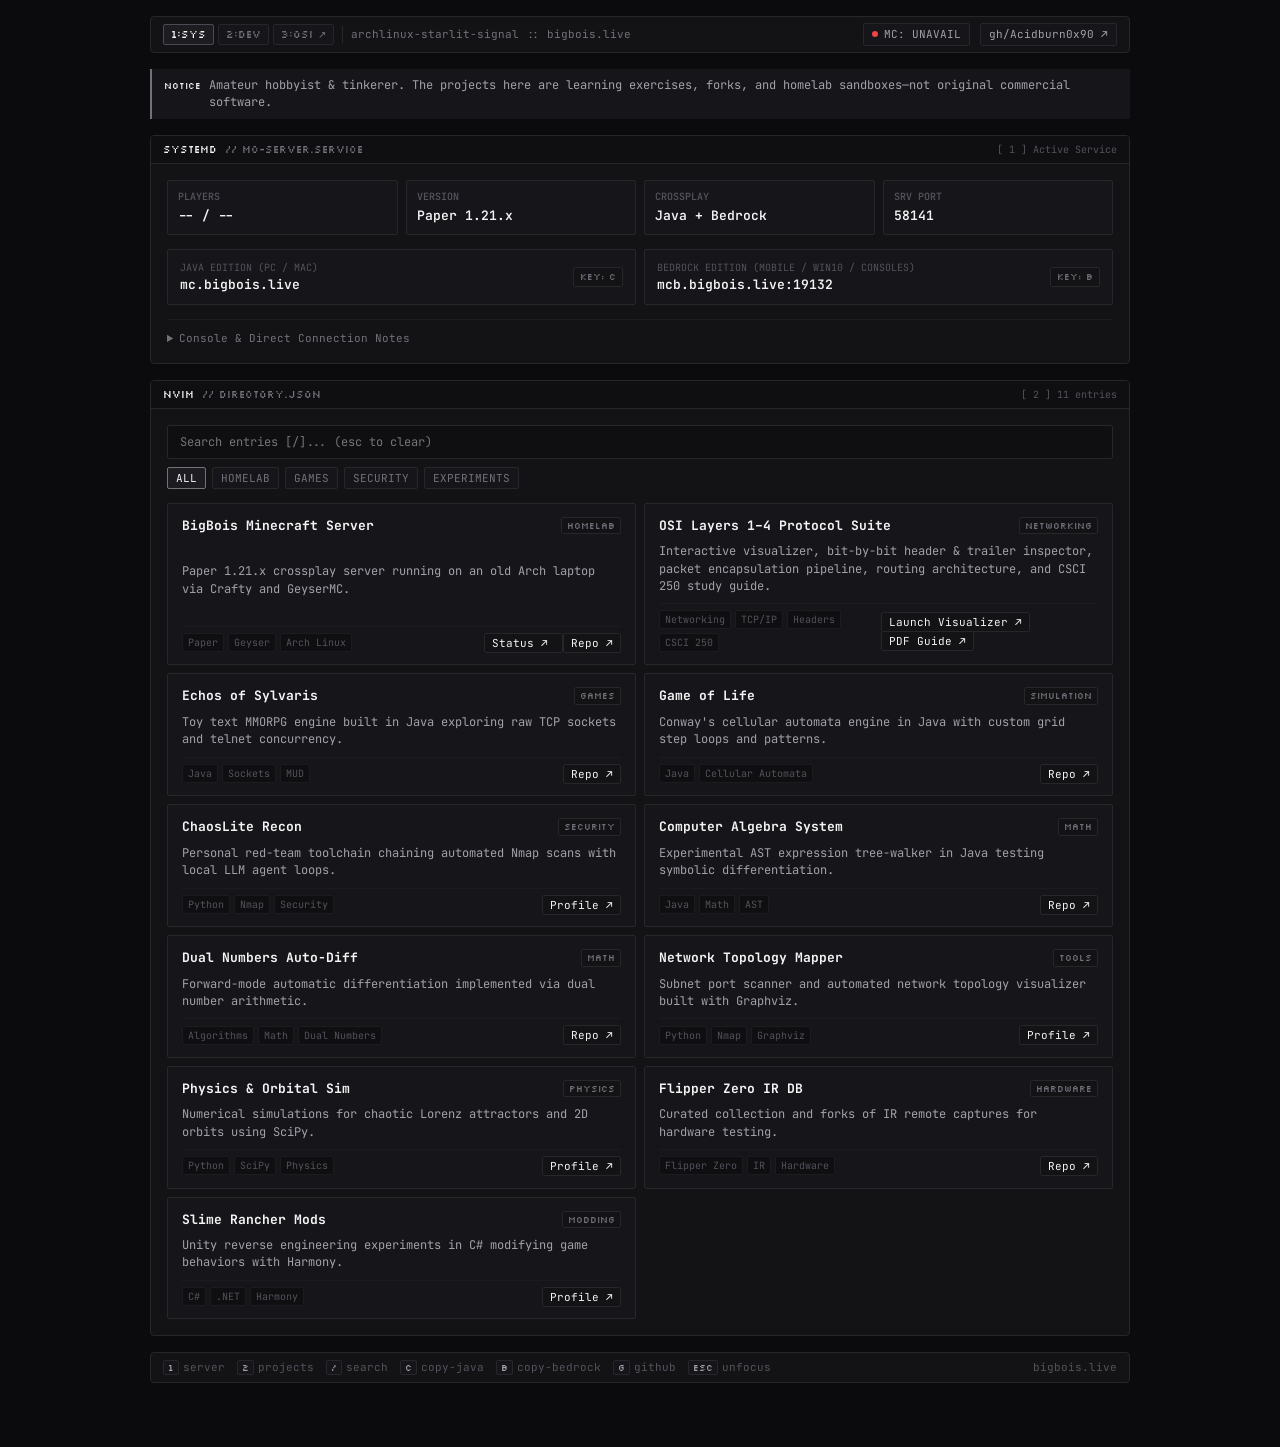
==== index.html @ 8f8f9dbc "feat: add OSI Layers 1-4 interactive suite and PDF guide under /osi/" ====
<!DOCTYPE html>
<html lang="en">
<head>
  <meta charset="UTF-8">
  <meta name="viewport" content="width=device-width, initial-scale=1.0">
  <title>acidburn0x90 // starlit-signal</title>
  <meta name="description" content="Personal homelab status and directory of amateur programming projects.">
  <link rel="preconnect" href="https://fonts.googleapis.com">
  <link rel="preconnect" href="https://fonts.gstatic.com" crossorigin>
  <link href="https://fonts.googleapis.com/css2?family=JetBrains+Mono:wght@400;500;600;700&family=Silkscreen:wght@400;700&display=swap" rel="stylesheet">
  <link rel="stylesheet" href="style.css?v=3.0">
  <style>
@import url('https://fonts.googleapis.com/css2?family=JetBrains+Mono:wght@400;500;600;700&family=Silkscreen:wght@400;700&display=swap');

:root {
  --bg: #0b0b0d;
  --surface: #131316;
  --surface-tile: #16161a;
  --surface-tile-hover: #1c1c21;
  --surface-input: #0f0f12;
  --border: #26262b;
  --border-focus: #4a4a55;
  --border-subtle: #1c1c20;
  --halo-glow: rgba(255, 255, 255, 0.05);
  --text-primary: #f4f4f5;
  --text-secondary: #a1a1aa;
  --text-muted: #71717a;
  --text-dim: #52525b;
  --status-green: #22c55e;
  --status-red: #ef4444;
  --font-pixel: 'Silkscreen', monospace;
  --font-mono: 'JetBrains Mono', monospace;
}

* {
  box-sizing: border-box;
  margin: 0;
  padding: 0;
}

body {
  background-color: var(--bg);
  color: var(--text-primary);
  font-family: var(--font-mono);
  font-size: 13px;
  line-height: 1.5;
  min-height: 100vh;
  padding: 16px 16px 64px;
  -webkit-font-smoothing: antialiased;
}

.wm-desktop {
  max-width: 980px;
  margin: 0 auto;
  display: flex;
  flex-direction: column;
  gap: 16px;
}

/* ==========================================================================
   Waybar-Inspired Top Status Bar
   ========================================================================== */
.waybar {
  background: var(--surface);
  border: 1px solid var(--border);
  border-radius: 4px;
  padding: 6px 12px;
  display: flex;
  justify-content: space-between;
  align-items: center;
  flex-wrap: wrap;
  gap: 10px;
  font-size: 12px;
}

.waybar-left {
  display: flex;
  align-items: center;
  gap: 8px;
}

.workspaces-group {
  display: flex;
  gap: 4px;
}

.ws-pill {
  font-family: var(--font-pixel);
  font-size: 10px;
  padding: 2px 7px;
  border-radius: 2px;
  border: 1px solid var(--border);
  background: var(--surface-tile);
  color: var(--text-muted);
  text-decoration: none;
  cursor: pointer;
  transition: all 0.15s ease;
}

.ws-pill:hover,
.ws-pill.active {
  color: var(--text-primary);
  border-color: var(--border-focus);
  background: var(--surface-tile-hover);
}

.waybar-title {
  font-family: var(--font-mono);
  font-size: 11px;
  color: var(--text-muted);
  border-left: 1px solid var(--border);
  padding-left: 8px;
}

.waybar-right {
  display: flex;
  align-items: center;
  gap: 10px;
  flex-wrap: wrap;
}

.module-pill {
  font-size: 11px;
  color: var(--text-secondary);
  background: var(--surface-tile);
  border: 1px solid var(--border);
  padding: 2px 8px;
  border-radius: 2px;
  display: inline-flex;
  align-items: center;
  gap: 6px;
}

.module-pill a {
  color: var(--text-secondary);
  text-decoration: none;
}

.module-pill a:hover {
  color: var(--text-primary);
}

.status-dot {
  width: 6px;
  height: 6px;
  border-radius: 50%;
  background: var(--text-dim);
}

.online .status-dot {
  background: var(--status-green);
  box-shadow: 0 0 6px var(--status-green);
}

.offline .status-dot {
  background: var(--status-red);
}

/* ==========================================================================
   Tiling Window Frames (0-Gap / Hyprland Aesthetic)
   ========================================================================== */
.tile-window {
  background: var(--surface);
  border: 1px solid var(--border);
  border-radius: 4px;
  overflow: hidden;
  transition: border-color 0.15s ease, box-shadow 0.15s ease;
}

.tile-window:focus-within,
.tile-window:hover {
  border-color: var(--border-focus);
  box-shadow: 0 0 10px var(--halo-glow);
}

.tile-bar {
  background: #0f0f12;
  border-bottom: 1px solid var(--border);
  padding: 6px 12px;
  display: flex;
  justify-content: space-between;
  align-items: center;
  font-size: 11px;
  color: var(--text-muted);
}

.tile-title {
  font-family: var(--font-pixel);
  font-size: 10px;
  color: var(--text-primary);
  display: flex;
  align-items: center;
  gap: 8px;
}

.tile-tag {
  font-size: 10px;
  color: var(--text-dim);
}

.tile-body {
  padding: 16px;
  display: flex;
  flex-direction: column;
  gap: 14px;
}

/* Disclaimer Callout */
.wm-disclaimer {
  background: var(--surface-tile);
  border-left: 2px solid var(--text-muted);
  padding: 8px 12px;
  font-size: 12px;
  color: var(--text-secondary);
  line-height: 1.45;
  display: flex;
  align-items: baseline;
  gap: 8px;
}

.disclaimer-badge {
  font-family: var(--font-pixel);
  font-size: 9px;
  color: var(--text-primary);
  text-transform: uppercase;
  flex-shrink: 0;
}

/* ==========================================================================
   Server Telemetry Grid
   ========================================================================== */
.metric-row {
  display: grid;
  grid-template-columns: repeat(4, 1fr);
  gap: 8px;
}

@media (max-width: 680px) {
  .metric-row { grid-template-columns: repeat(2, 1fr); }
}

.metric-box {
  background: var(--surface-tile);
  border: 1px solid var(--border);
  border-radius: 2px;
  padding: 8px 10px;
  display: flex;
  flex-direction: column;
  gap: 2px;
}

.metric-lbl {
  font-size: 10px;
  color: var(--text-dim);
  text-transform: uppercase;
  font-weight: 600;
}

.metric-val {
  font-size: 13px;
  font-weight: 600;
  color: var(--text-primary);
}

/* Endpoint Click Cards */
.endpoints-grid {
  display: grid;
  grid-template-columns: 1fr 1fr;
  gap: 8px;
}

@media (max-width: 600px) {
  .endpoints-grid { grid-template-columns: 1fr; }
}

.endpoint-action {
  background: var(--surface-tile);
  border: 1px solid var(--border);
  border-radius: 2px;
  padding: 10px 12px;
  display: flex;
  justify-content: space-between;
  align-items: center;
  cursor: pointer;
  transition: all 0.15s ease;
}

.endpoint-action:hover {
  border-color: var(--border-focus);
  background: var(--surface-tile-hover);
}

.endpoint-name {
  font-size: 10px;
  color: var(--text-dim);
  text-transform: uppercase;
  display: block;
}

.endpoint-value {
  font-size: 13px;
  font-weight: 600;
  color: var(--text-primary);
}

.key-badge {
  font-family: var(--font-pixel);
  font-size: 9px;
  color: var(--text-muted);
  border: 1px solid var(--border);
  padding: 2px 6px;
  border-radius: 2px;
  background: var(--surface);
}

/* Accordion */
.wm-accordion {
  border-top: 1px solid var(--border-subtle);
  padding-top: 10px;
  font-size: 12px;
  color: var(--text-secondary);
}

.wm-accordion summary {
  cursor: pointer;
  color: var(--text-muted);
  user-select: none;
  font-size: 11px;
}

.wm-accordion summary:hover {
  color: var(--text-primary);
}

.wm-accordion ul {
  margin-top: 6px;
  padding-left: 18px;
  display: flex;
  flex-direction: column;
  gap: 3px;
}

.wm-accordion code {
  color: var(--text-primary);
  background: var(--surface-tile);
  padding: 1px 4px;
  border: 1px solid var(--border);
  border-radius: 2px;
}

/* ==========================================================================
   Directory Controls
   ========================================================================== */
.controls-strip {
  display: flex;
  flex-direction: column;
  gap: 8px;
}

.search-field {
  width: 100%;
  background: var(--surface-input);
  border: 1px solid var(--border);
  color: var(--text-primary);
  font-family: var(--font-mono);
  font-size: 12px;
  padding: 8px 12px;
  border-radius: 2px;
  outline: none;
  transition: border-color 0.15s;
}

.search-field:focus {
  border-color: var(--border-focus);
}

.filter-strip {
  display: flex;
  gap: 6px;
  flex-wrap: wrap;
}

.filter-pill {
  background: var(--surface-tile);
  border: 1px solid var(--border);
  color: var(--text-muted);
  font-family: var(--font-mono);
  font-size: 11px;
  padding: 3px 8px;
  border-radius: 2px;
  cursor: pointer;
  transition: all 0.15s ease;
}

.filter-pill:hover {
  color: var(--text-primary);
  border-color: var(--border-focus);
}

.filter-pill.active {
  background: var(--surface-tile-hover);
  color: var(--text-primary);
  border-color: var(--text-muted);
}

/* ==========================================================================
   Project Cards (Skeletal 2-Column Tiling)
   ========================================================================== */
.cards-tiling {
  display: grid;
  grid-template-columns: repeat(2, 1fr);
  gap: 8px;
}

@media (max-width: 680px) {
  .cards-tiling { grid-template-columns: 1fr; }
}

.project-card {
  background: var(--surface-tile);
  border: 1px solid var(--border);
  border-radius: 2px;
  padding: 12px 14px;
  display: flex;
  flex-direction: column;
  justify-content: space-between;
  gap: 8px;
  transition: border-color 0.15s ease, background 0.15s ease;
}

.project-card:hover {
  border-color: var(--border-focus);
  background: var(--surface-tile-hover);
}

.card-top-row {
  display: flex;
  justify-content: space-between;
  align-items: center;
  gap: 6px;
}

.card-heading {
  font-size: 13px;
  font-weight: 700;
  color: var(--text-primary);
}

.card-type {
  font-size: 9px;
  font-family: var(--font-pixel);
  color: var(--text-muted);
  border: 1px solid var(--border);
  padding: 1px 5px;
  border-radius: 2px;
  background: var(--surface);
  text-transform: uppercase;
}

.card-desc {
  font-size: 12px;
  color: var(--text-secondary);
  line-height: 1.45;
}

.card-bottom-row {
  display: flex;
  justify-content: space-between;
  align-items: center;
  gap: 8px;
  padding-top: 6px;
  border-top: 1px solid var(--border-subtle);
}

.tag-cloud {
  display: flex;
  gap: 4px;
  flex-wrap: wrap;
}

.tag-chip {
  font-size: 10px;
  color: var(--text-dim);
  background: var(--surface-input);
  border: 1px solid var(--border-subtle);
  padding: 1px 5px;
  border-radius: 2px;
}

.card-btn {
  font-size: 11px;
  color: var(--text-primary);
  text-decoration: none;
  border: 1px solid var(--border);
  padding: 2px 7px;
  border-radius: 2px;
  background: var(--surface);
  transition: all 0.15s ease;
  white-space: nowrap;
}

.card-btn:hover {
  border-color: var(--border-focus);
  color: #fff;
}

/* Empty Notice */
.empty-notice {
  grid-column: 1 / -1;
  text-align: center;
  padding: 28px 16px;
  background: var(--surface-tile);
  border: 1px dashed var(--border);
  border-radius: 2px;
  color: var(--text-muted);
  font-size: 12px;
}

/* ==========================================================================
   Waybar Bottom Quick-Binds Bar
   ========================================================================== */
.waybar-bottom {
  background: var(--surface);
  border: 1px solid var(--border);
  border-radius: 4px;
  padding: 6px 12px;
  display: flex;
  justify-content: space-between;
  align-items: center;
  flex-wrap: wrap;
  gap: 8px;
  font-size: 11px;
  color: var(--text-dim);
}

.binds-hints {
  display: flex;
  gap: 12px;
  flex-wrap: wrap;
}

.bind-item kbd {
  font-family: var(--font-pixel);
  font-size: 9px;
  color: var(--text-secondary);
  border: 1px solid var(--border);
  padding: 1px 4px;
  border-radius: 2px;
  background: var(--surface-tile);
  margin-right: 4px;
}

  </style>
</head>
<body>

  <div class="wm-desktop">
    <!-- Waybar Status Bar -->
    <header class="waybar">
      <div class="waybar-left">
        <nav class="workspaces-group" aria-label="Workspaces">
          <a href="#win-server" class="ws-pill active" id="ws1">1:sys</a>
          <a href="#win-projects" class="ws-pill" id="ws2">2:dev</a>
          <a href="./osi/" class="ws-pill" id="ws3" title="OSI Layers 1–4 Interactive Protocol Suite">3:osi ↗</a>
        </nav>
        <span class="waybar-title">archlinux-starlit-signal :: bigbois.live</span>
      </div>

      <div class="waybar-right">
        <div id="statusBadge" class="module-pill offline">
          <span class="status-dot"></span>
          <span id="statusText">MC: OFFLINE</span>
        </div>
        <div class="module-pill">
          <a href="https://github.com/Acidburn0x90" target="_blank" rel="noopener noreferrer">gh/Acidburn0x90 ↗</a>
        </div>
      </div>
    </header>

    <!-- Disclaimer Callout -->
    <aside class="wm-disclaimer">
      <span class="disclaimer-badge">Notice</span>
      <span>Amateur hobbyist & tinkerer. The projects here are learning exercises, forks, and homelab sandboxes—not original commercial software.</span>
    </aside>

    <!-- Tiling Window 1: Server Service -->
    <section id="win-server" class="tile-window" tabindex="-1" aria-labelledby="win1-title">
      <div class="tile-bar">
        <div class="tile-title">
          <span>systemd</span>
          <span id="win1-title" style="color: var(--text-muted);">// mc-server.service</span>
        </div>
        <span class="tile-tag">[ 1 ] Active Service</span>
      </div>

      <div class="tile-body">
        <!-- Telemetry Row -->
        <div class="metric-row">
          <div class="metric-box">
            <span class="metric-lbl">Players</span>
            <span id="playerCount" class="metric-val">-- / --</span>
          </div>
          <div class="metric-box">
            <span class="metric-lbl">Version</span>
            <span id="serverVersion" class="metric-val">Paper 1.21.x</span>
          </div>
          <div class="metric-box">
            <span class="metric-lbl">Crossplay</span>
            <span class="metric-val">Java + Bedrock</span>
          </div>
          <div class="metric-box">
            <span class="metric-lbl">SRV Port</span>
            <span class="metric-val">58141</span>
          </div>
        </div>

        <!-- Endpoints Grid -->
        <div class="endpoints-grid">
          <div class="endpoint-action" onclick="copyAddress('mc.bigbois.live', 'keyJava')" title="Copy Java address [Press c]">
            <div>
              <span class="endpoint-name">Java Edition (PC / Mac)</span>
              <span class="endpoint-value">mc.bigbois.live</span>
            </div>
            <span id="keyJava" class="key-badge">KEY: C</span>
          </div>

          <div class="endpoint-action" onclick="copyAddress('mcb.bigbois.live:19132', 'keyBedrock')" title="Copy Bedrock address [Press b]">
            <div>
              <span class="endpoint-name">Bedrock Edition (Mobile / Win10 / Consoles)</span>
              <span class="endpoint-value">mcb.bigbois.live:19132</span>
            </div>
            <span id="keyBedrock" class="key-badge">KEY: B</span>
          </div>
        </div>

        <!-- Collapsible Console Notes -->
        <details class="wm-accordion">
          <summary>Console & Direct Connection Notes</summary>
          <ul>
            <li><strong>Java:</strong> Multiplayer → Add Server → <code>mc.bigbois.live</code> (SRV record routes to port 58141).</li>
            <li><strong>Bedrock:</strong> Play → Servers → Add Server → Address: <code>mcb.bigbois.live</code> | Port: <code>19132</code>.</li>
            <li><strong>Consoles:</strong> Use <em>BedrockTogether</em> mobile companion app on local Wi-Fi to join third-party servers.</li>
          </ul>
        </details>
      </div>
    </section>

    <!-- Tiling Window 2: Projects Directory -->
    <section id="win-projects" class="tile-window" tabindex="-1" aria-labelledby="win2-title">
      <div class="tile-bar">
        <div class="tile-title">
          <span>nvim</span>
          <span id="win2-title" style="color: var(--text-muted);">// directory.json</span>
        </div>
        <span id="entryCount" class="tile-tag">[ 2 ] 10 entries</span>
      </div>

      <div class="tile-body">
        <div class="controls-strip">
          <input type="text" id="searchInput" class="search-field" placeholder="Search entries [/]... (esc to clear)" oninput="filterCards()">
          
          <div class="filter-strip">
            <button type="button" class="filter-pill active" data-category="all" onclick="setCategory('all')">ALL</button>
            <button type="button" class="filter-pill" data-category="infra" onclick="setCategory('infra')">HOMELAB</button>
            <button type="button" class="filter-pill" data-category="systems" onclick="setCategory('systems')">GAMES</button>
            <button type="button" class="filter-pill" data-category="security" onclick="setCategory('security')">SECURITY</button>
            <button type="button" class="filter-pill" data-category="simulations" onclick="setCategory('simulations')">EXPERIMENTS</button>
          </div>
        </div>

        <!-- 2-Column Tiled Cards -->
        <div id="cardsTiling" class="cards-tiling">
          <!-- Populated from projects.js -->
        </div>
      </div>
    </section>

    <!-- Bottom Keybinds Bar -->
    <footer class="waybar-bottom">
      <div class="binds-hints">
        <span class="bind-item"><kbd>1</kbd>server</span>
        <span class="bind-item"><kbd>2</kbd>projects</span>
        <span class="bind-item"><kbd>/</kbd>search</span>
        <span class="bind-item"><kbd>c</kbd>copy-java</span>
        <span class="bind-item"><kbd>b</kbd>copy-bedrock</span>
        <span class="bind-item"><kbd>g</kbd>github</span>
        <span class="bind-item"><kbd>esc</kbd>unfocus</span>
      </div>
      <div>bigbois.live</div>
    </footer>
  </div>

  <!-- Data Script -->
  <script src="projects.js"></script>

  <!-- Window Manager Interactivity & Telemetry -->
  <script>
    let activeCat = 'all';

    function renderCards(items) {
      const container = document.getElementById('cardsTiling');
      const counter = document.getElementById('entryCount');

      if (!items || items.length === 0) {
        container.innerHTML = `
          <div class="empty-notice">
            No entries matching your filter criteria.
          </div>
        `;
        counter.textContent = '[ 2 ] 0 entries';
        return;
      }

      counter.textContent = `[ 2 ] ${items.length} ${items.length === 1 ? 'entry' : 'entries'}`;

      container.innerHTML = items.map(item => {
        const chips = item.tags.map(t => `<span class="tag-chip">${t}</span>`).join('');
        const links = item.links.map(l => `
          <a href="${l.url}" ${l.url.startsWith('http') ? 'target="_blank" rel="noopener noreferrer"' : ''} class="card-btn">
            ${l.label} ↗
          </a>
        `).join('');

        return `
          <article class="project-card" id="card-${item.id}">
            <div class="card-top-row">
              <span class="card-heading">${item.title}</span>
              <span class="card-type">${item.categoryLabel || item.category}</span>
            </div>
            <p class="card-desc">${item.description}</p>
            <div class="card-bottom-row">
              <div class="tag-cloud">${chips}</div>
              <div>${links}</div>
            </div>
          </article>
        `;
      }).join('');
    }

    function setCategory(cat) {
      activeCat = cat;
      document.querySelectorAll('.filter-pill').forEach(b => {
        b.classList.toggle('active', b.getAttribute('data-category') === cat);
      });
      filterCards();
    }

    function filterCards() {
      const query = document.getElementById('searchInput').value.trim().toLowerCase();
      const list = window.PROJECTS || [];

      const filtered = list.filter(p => {
        const matchCat = (activeCat === 'all') || (p.category === activeCat);
        if (!matchCat) return false;

        if (!query) return true;

        const titleMatch = p.title.toLowerCase().includes(query);
        const descMatch = p.description.toLowerCase().includes(query);
        const tagMatch = p.tags.some(t => t.toLowerCase().includes(query));
        const catMatch = (p.categoryLabel || '').toLowerCase().includes(query);

        return titleMatch || descMatch || tagMatch || catMatch;
      });

      renderCards(filtered);
    }

    function copyAddress(text, badgeId) {
      navigator.clipboard.writeText(text);
      const badge = document.getElementById(badgeId);
      if (!badge) return;
      const original = badge.textContent;
      badge.textContent = 'COPIED';
      badge.style.borderColor = '#22c55e';
      badge.style.color = '#22c55e';
      setTimeout(() => {
        badge.textContent = original;
        badge.style.borderColor = '';
        badge.style.color = '';
      }, 1600);
    }

    // Keyboard Shortcuts Navigation (Hyprland WM feel)
    document.addEventListener('keydown', (e) => {
      const search = document.getElementById('searchInput');
      const isInputFocused = document.activeElement === search;

      if (e.key === '/' && !isInputFocused) {
        e.preventDefault();
        search.focus();
        search.select();
      } else if (e.key === 'Escape') {
        if (isInputFocused) {
          search.value = '';
          search.blur();
          filterCards();
        }
      } else if (!isInputFocused) {
        if (e.key === '1' || e.key === 's') {
          e.preventDefault();
          document.getElementById('win-server').scrollIntoView({ behavior: 'smooth' });
          document.getElementById('ws1').classList.add('active');
          document.getElementById('ws2').classList.remove('active');
        } else if (e.key === '2' || e.key === 'p') {
          e.preventDefault();
          document.getElementById('win-projects').scrollIntoView({ behavior: 'smooth' });
          document.getElementById('ws2').classList.add('active');
          document.getElementById('ws1').classList.remove('active');
        } else if (e.key === 'c') {
          copyAddress('mc.bigbois.live', 'keyJava');
        } else if (e.key === 'b') {
          copyAddress('mcb.bigbois.live:19132', 'keyBedrock');
        } else if (e.key === 'g') {
          window.open('https://github.com/Acidburn0x90', '_blank', 'noopener,noreferrer');
        }
      }
    });

    // Server Telemetry
    async function pollTelemetry() {
      const badge = document.getElementById('statusBadge');
      const statusText = document.getElementById('statusText');
      const players = document.getElementById('playerCount');
      const version = document.getElementById('serverVersion');

      try {
        let res = await fetch('https://api.mcstatus.io/v2/status/java/mc.bigbois.live');
        let data = res.ok ? await res.json() : null;

        if (!data || !data.online) {
          const bRes = await fetch('https://api.mcstatus.io/v2/status/bedrock/mcb.bigbois.live:19132');
          if (bRes.ok) {
            const bData = await bRes.json();
            if (bData.online) data = bData;
          }
        }

        if (!data || !data.online) {
          const fbRes = await fetch('https://api.mcsrvstat.us/3/mc.bigbois.live');
          if (fbRes.ok) {
            const fbData = await fbRes.json();
            if (fbData.online) {
              data = {
                online: true,
                players: { online: fbData.players?.online, max: fbData.players?.max },
                version: { name_clean: fbData.version }
              };
            }
          }
        }

        if (data && data.online) {
          badge.className = 'module-pill online';
          statusText.textContent = `MC: ONLINE (${data.players?.online ?? 0}/${data.players?.max ?? 20})`;
          players.textContent = `${data.players?.online ?? 0} / ${data.players?.max ?? '20'}`;
          version.textContent = data.version?.name_clean || data.version?.name || 'Paper 1.21.x';
        } else {
          badge.className = 'module-pill offline';
          statusText.textContent = 'MC: OFFLINE';
          players.textContent = '0 / --';
        }
      } catch (err) {
        badge.className = 'module-pill offline';
        statusText.textContent = 'MC: UNAVAIL';
      }
    }

    document.addEventListener('DOMContentLoaded', () => {
      renderCards(window.PROJECTS || []);
      pollTelemetry();
      setInterval(pollTelemetry, 30000);
    });
  </script>
</body>
</html>
---- style.css ----
@import url('https://fonts.googleapis.com/css2?family=JetBrains+Mono:wght@400;500;600;700&family=Silkscreen:wght@400;700&display=swap');

:root {
  --bg: #0b0b0d;
  --surface: #131316;
  --surface-tile: #16161a;
  --surface-tile-hover: #1c1c21;
  --surface-input: #0f0f12;
  --border: #26262b;
  --border-focus: #4a4a55;
  --border-subtle: #1c1c20;
  --halo-glow: rgba(255, 255, 255, 0.05);
  --text-primary: #f4f4f5;
  --text-secondary: #a1a1aa;
  --text-muted: #71717a;
  --text-dim: #52525b;
  --status-green: #22c55e;
  --status-red: #ef4444;
  --font-pixel: 'Silkscreen', monospace;
  --font-mono: 'JetBrains Mono', monospace;
}

* {
  box-sizing: border-box;
  margin: 0;
  padding: 0;
}

body {
  background-color: var(--bg);
  color: var(--text-primary);
  font-family: var(--font-mono);
  font-size: 13px;
  line-height: 1.5;
  min-height: 100vh;
  padding: 16px 16px 64px;
  -webkit-font-smoothing: antialiased;
}

.wm-desktop {
  max-width: 980px;
  margin: 0 auto;
  display: flex;
  flex-direction: column;
  gap: 16px;
}

/* ==========================================================================
   Waybar-Inspired Top Status Bar
   ========================================================================== */
.waybar {
  background: var(--surface);
  border: 1px solid var(--border);
  border-radius: 4px;
  padding: 6px 12px;
  display: flex;
  justify-content: space-between;
  align-items: center;
  flex-wrap: wrap;
  gap: 10px;
  font-size: 12px;
}

.waybar-left {
  display: flex;
  align-items: center;
  gap: 8px;
}

.workspaces-group {
  display: flex;
  gap: 4px;
}

.ws-pill {
  font-family: var(--font-pixel);
  font-size: 10px;
  padding: 2px 7px;
  border-radius: 2px;
  border: 1px solid var(--border);
  background: var(--surface-tile);
  color: var(--text-muted);
  text-decoration: none;
  cursor: pointer;
  transition: all 0.15s ease;
}

.ws-pill:hover,
.ws-pill.active {
  color: var(--text-primary);
  border-color: var(--border-focus);
  background: var(--surface-tile-hover);
}

.waybar-title {
  font-family: var(--font-mono);
  font-size: 11px;
  color: var(--text-muted);
  border-left: 1px solid var(--border);
  padding-left: 8px;
}

.waybar-right {
  display: flex;
  align-items: center;
  gap: 10px;
  flex-wrap: wrap;
}

.module-pill {
  font-size: 11px;
  color: var(--text-secondary);
  background: var(--surface-tile);
  border: 1px solid var(--border);
  padding: 2px 8px;
  border-radius: 2px;
  display: inline-flex;
  align-items: center;
  gap: 6px;
}

.module-pill a {
  color: var(--text-secondary);
  text-decoration: none;
}

.module-pill a:hover {
  color: var(--text-primary);
}

.status-dot {
  width: 6px;
  height: 6px;
  border-radius: 50%;
  background: var(--text-dim);
}

.online .status-dot {
  background: var(--status-green);
  box-shadow: 0 0 6px var(--status-green);
}

.offline .status-dot {
  background: var(--status-red);
}

/* ==========================================================================
   Tiling Window Frames (0-Gap / Hyprland Aesthetic)
   ========================================================================== */
.tile-window {
  background: var(--surface);
  border: 1px solid var(--border);
  border-radius: 4px;
  overflow: hidden;
  transition: border-color 0.15s ease, box-shadow 0.15s ease;
}

.tile-window:focus-within,
.tile-window:hover {
  border-color: var(--border-focus);
  box-shadow: 0 0 10px var(--halo-glow);
}

.tile-bar {
  background: #0f0f12;
  border-bottom: 1px solid var(--border);
  padding: 6px 12px;
  display: flex;
  justify-content: space-between;
  align-items: center;
  font-size: 11px;
  color: var(--text-muted);
}

.tile-title {
  font-family: var(--font-pixel);
  font-size: 10px;
  color: var(--text-primary);
  display: flex;
  align-items: center;
  gap: 8px;
}

.tile-tag {
  font-size: 10px;
  color: var(--text-dim);
}

.tile-body {
  padding: 16px;
  display: flex;
  flex-direction: column;
  gap: 14px;
}

/* Disclaimer Callout */
.wm-disclaimer {
  background: var(--surface-tile);
  border-left: 2px solid var(--text-muted);
  padding: 8px 12px;
  font-size: 12px;
  color: var(--text-secondary);
  line-height: 1.45;
  display: flex;
  align-items: baseline;
  gap: 8px;
}

.disclaimer-badge {
  font-family: var(--font-pixel);
  font-size: 9px;
  color: var(--text-primary);
  text-transform: uppercase;
  flex-shrink: 0;
}

/* ==========================================================================
   Server Telemetry Grid
   ========================================================================== */
.metric-row {
  display: grid;
  grid-template-columns: repeat(4, 1fr);
  gap: 8px;
}

@media (max-width: 680px) {
  .metric-row { grid-template-columns: repeat(2, 1fr); }
}

.metric-box {
  background: var(--surface-tile);
  border: 1px solid var(--border);
  border-radius: 2px;
  padding: 8px 10px;
  display: flex;
  flex-direction: column;
  gap: 2px;
}

.metric-lbl {
  font-size: 10px;
  color: var(--text-dim);
  text-transform: uppercase;
  font-weight: 600;
}

.metric-val {
  font-size: 13px;
  font-weight: 600;
  color: var(--text-primary);
}

/* Endpoint Click Cards */
.endpoints-grid {
  display: grid;
  grid-template-columns: 1fr 1fr;
  gap: 8px;
}

@media (max-width: 600px) {
  .endpoints-grid { grid-template-columns: 1fr; }
}

.endpoint-action {
  background: var(--surface-tile);
  border: 1px solid var(--border);
  border-radius: 2px;
  padding: 10px 12px;
  display: flex;
  justify-content: space-between;
  align-items: center;
  cursor: pointer;
  transition: all 0.15s ease;
}

.endpoint-action:hover {
  border-color: var(--border-focus);
  background: var(--surface-tile-hover);
}

.endpoint-name {
  font-size: 10px;
  color: var(--text-dim);
  text-transform: uppercase;
  display: block;
}

.endpoint-value {
  font-size: 13px;
  font-weight: 600;
  color: var(--text-primary);
}

.key-badge {
  font-family: var(--font-pixel);
  font-size: 9px;
  color: var(--text-muted);
  border: 1px solid var(--border);
  padding: 2px 6px;
  border-radius: 2px;
  background: var(--surface);
}

/* Accordion */
.wm-accordion {
  border-top: 1px solid var(--border-subtle);
  padding-top: 10px;
  font-size: 12px;
  color: var(--text-secondary);
}

.wm-accordion summary {
  cursor: pointer;
  color: var(--text-muted);
  user-select: none;
  font-size: 11px;
}

.wm-accordion summary:hover {
  color: var(--text-primary);
}

.wm-accordion ul {
  margin-top: 6px;
  padding-left: 18px;
  display: flex;
  flex-direction: column;
  gap: 3px;
}

.wm-accordion code {
  color: var(--text-primary);
  background: var(--surface-tile);
  padding: 1px 4px;
  border: 1px solid var(--border);
  border-radius: 2px;
}

/* ==========================================================================
   Directory Controls
   ========================================================================== */
.controls-strip {
  display: flex;
  flex-direction: column;
  gap: 8px;
}

.search-field {
  width: 100%;
  background: var(--surface-input);
  border: 1px solid var(--border);
  color: var(--text-primary);
  font-family: var(--font-mono);
  font-size: 12px;
  padding: 8px 12px;
  border-radius: 2px;
  outline: none;
  transition: border-color 0.15s;
}

.search-field:focus {
  border-color: var(--border-focus);
}

.filter-strip {
  display: flex;
  gap: 6px;
  flex-wrap: wrap;
}

.filter-pill {
  background: var(--surface-tile);
  border: 1px solid var(--border);
  color: var(--text-muted);
  font-family: var(--font-mono);
  font-size: 11px;
  padding: 3px 8px;
  border-radius: 2px;
  cursor: pointer;
  transition: all 0.15s ease;
}

.filter-pill:hover {
  color: var(--text-primary);
  border-color: var(--border-focus);
}

.filter-pill.active {
  background: var(--surface-tile-hover);
  color: var(--text-primary);
  border-color: var(--text-muted);
}

/* ==========================================================================
   Project Cards (Skeletal 2-Column Tiling)
   ========================================================================== */
.cards-tiling {
  display: grid;
  grid-template-columns: repeat(2, 1fr);
  gap: 8px;
}

@media (max-width: 680px) {
  .cards-tiling { grid-template-columns: 1fr; }
}

.project-card {
  background: var(--surface-tile);
  border: 1px solid var(--border);
  border-radius: 2px;
  padding: 12px 14px;
  display: flex;
  flex-direction: column;
  justify-content: space-between;
  gap: 8px;
  transition: border-color 0.15s ease, background 0.15s ease;
}

.project-card:hover {
  border-color: var(--border-focus);
  background: var(--surface-tile-hover);
}

.card-top-row {
  display: flex;
  justify-content: space-between;
  align-items: center;
  gap: 6px;
}

.card-heading {
  font-size: 13px;
  font-weight: 700;
  color: var(--text-primary);
}

.card-type {
  font-size: 9px;
  font-family: var(--font-pixel);
  color: var(--text-muted);
  border: 1px solid var(--border);
  padding: 1px 5px;
  border-radius: 2px;
  background: var(--surface);
  text-transform: uppercase;
}

.card-desc {
  font-size: 12px;
  color: var(--text-secondary);
  line-height: 1.45;
}

.card-bottom-row {
  display: flex;
  justify-content: space-between;
  align-items: center;
  gap: 8px;
  padding-top: 6px;
  border-top: 1px solid var(--border-subtle);
}

.tag-cloud {
  display: flex;
  gap: 4px;
  flex-wrap: wrap;
}

.tag-chip {
  font-size: 10px;
  color: var(--text-dim);
  background: var(--surface-input);
  border: 1px solid var(--border-subtle);
  padding: 1px 5px;
  border-radius: 2px;
}

.card-btn {
  font-size: 11px;
  color: var(--text-primary);
  text-decoration: none;
  border: 1px solid var(--border);
  padding: 2px 7px;
  border-radius: 2px;
  background: var(--surface);
  transition: all 0.15s ease;
  white-space: nowrap;
}

.card-btn:hover {
  border-color: var(--border-focus);
  color: #fff;
}

/* Empty Notice */
.empty-notice {
  grid-column: 1 / -1;
  text-align: center;
  padding: 28px 16px;
  background: var(--surface-tile);
  border: 1px dashed var(--border);
  border-radius: 2px;
  color: var(--text-muted);
  font-size: 12px;
}

/* ==========================================================================
   Waybar Bottom Quick-Binds Bar
   ========================================================================== */
.waybar-bottom {
  background: var(--surface);
  border: 1px solid var(--border);
  border-radius: 4px;
  padding: 6px 12px;
  display: flex;
  justify-content: space-between;
  align-items: center;
  flex-wrap: wrap;
  gap: 8px;
  font-size: 11px;
  color: var(--text-dim);
}

.binds-hints {
  display: flex;
  gap: 12px;
  flex-wrap: wrap;
}

.bind-item kbd {
  font-family: var(--font-pixel);
  font-size: 9px;
  color: var(--text-secondary);
  border: 1px solid var(--border);
  padding: 1px 4px;
  border-radius: 2px;
  background: var(--surface-tile);
  margin-right: 4px;
}
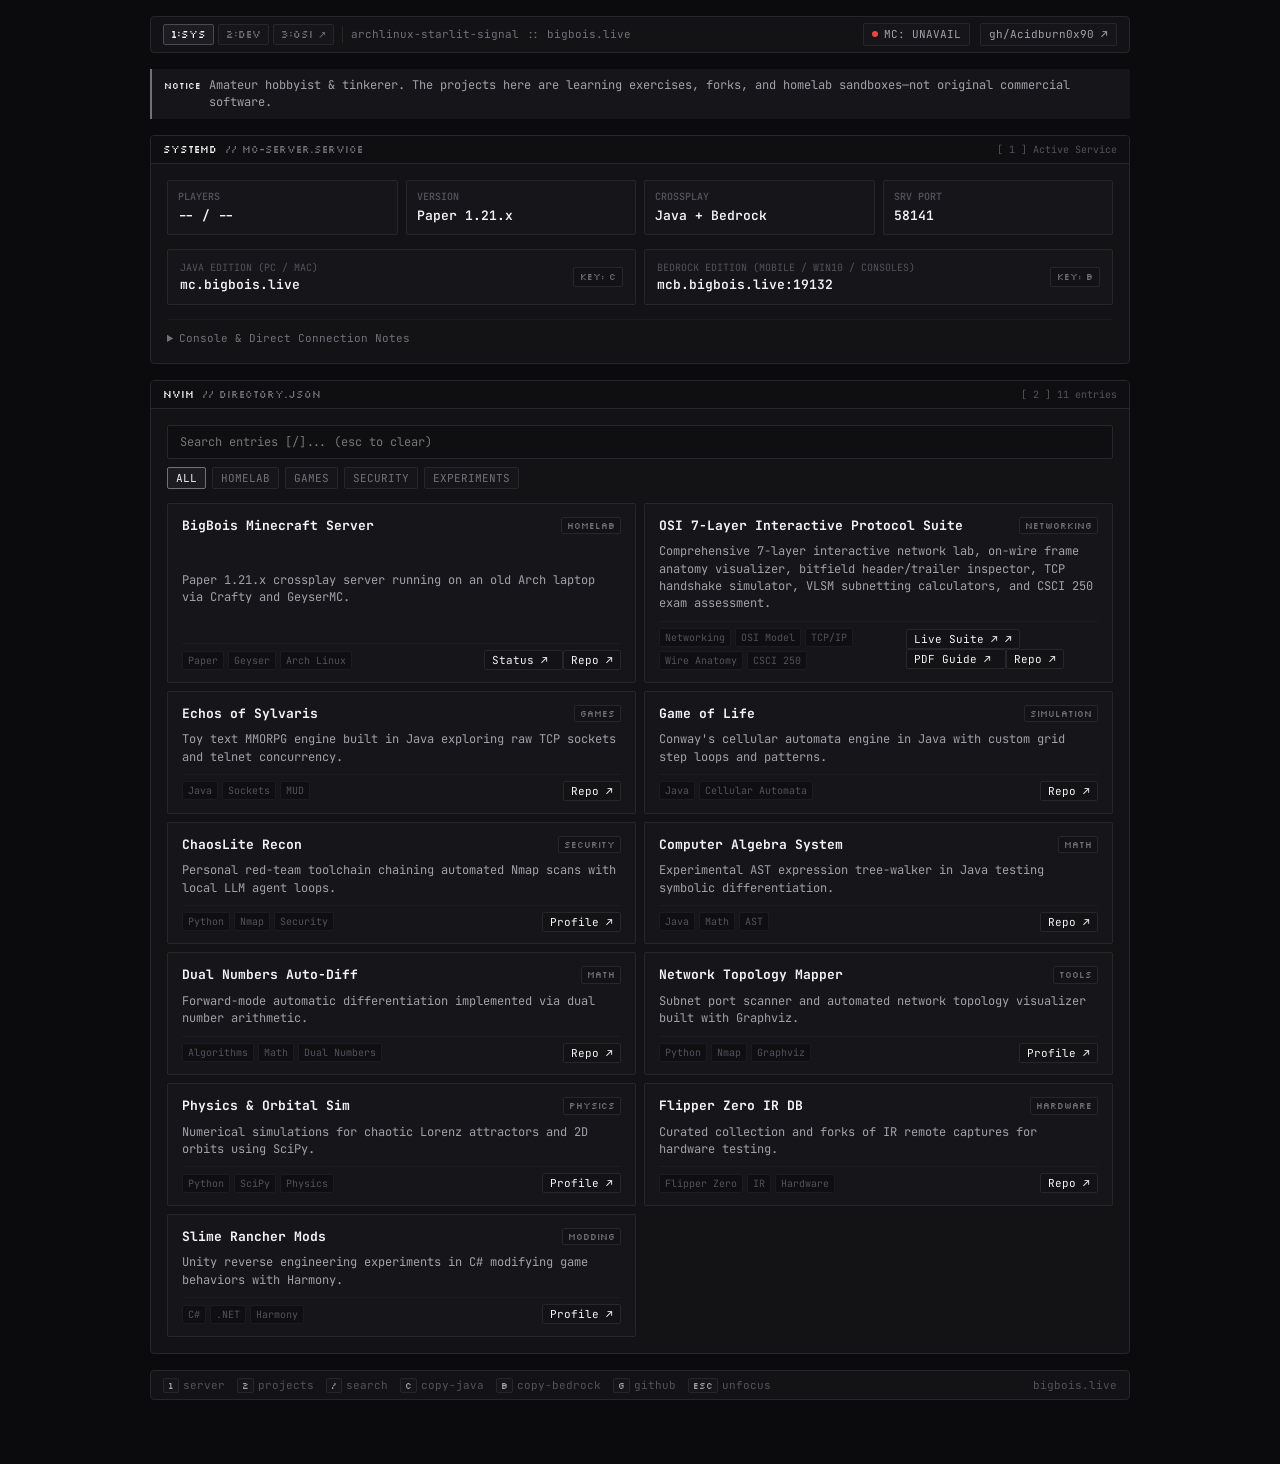
==== commit 4efa62be: "chore(links): point directory and workspace pills to standalone GitHub Pages and 11-chapter PDF" ====
--- a/index.html
+++ b/index.html
@@ -561,7 +561,7 @@
         <nav class="workspaces-group" aria-label="Workspaces">
           <a href="#win-server" class="ws-pill active" id="ws1">1:sys</a>
           <a href="#win-projects" class="ws-pill" id="ws2">2:dev</a>
-          <a href="./osi/" class="ws-pill" id="ws3" title="OSI Layers 1–4 Interactive Protocol Suite">3:osi ↗</a>
+          <a href="https://acidburn0x90.github.io/osi-interactive-suite/" target="_blank" rel="noopener noreferrer" class="ws-pill" id="ws3" title="OSI 7-Layer Interactive Protocol Suite">3:osi ↗</a>
         </nav>
         <span class="waybar-title">archlinux-starlit-signal :: bigbois.live</span>
       </div>
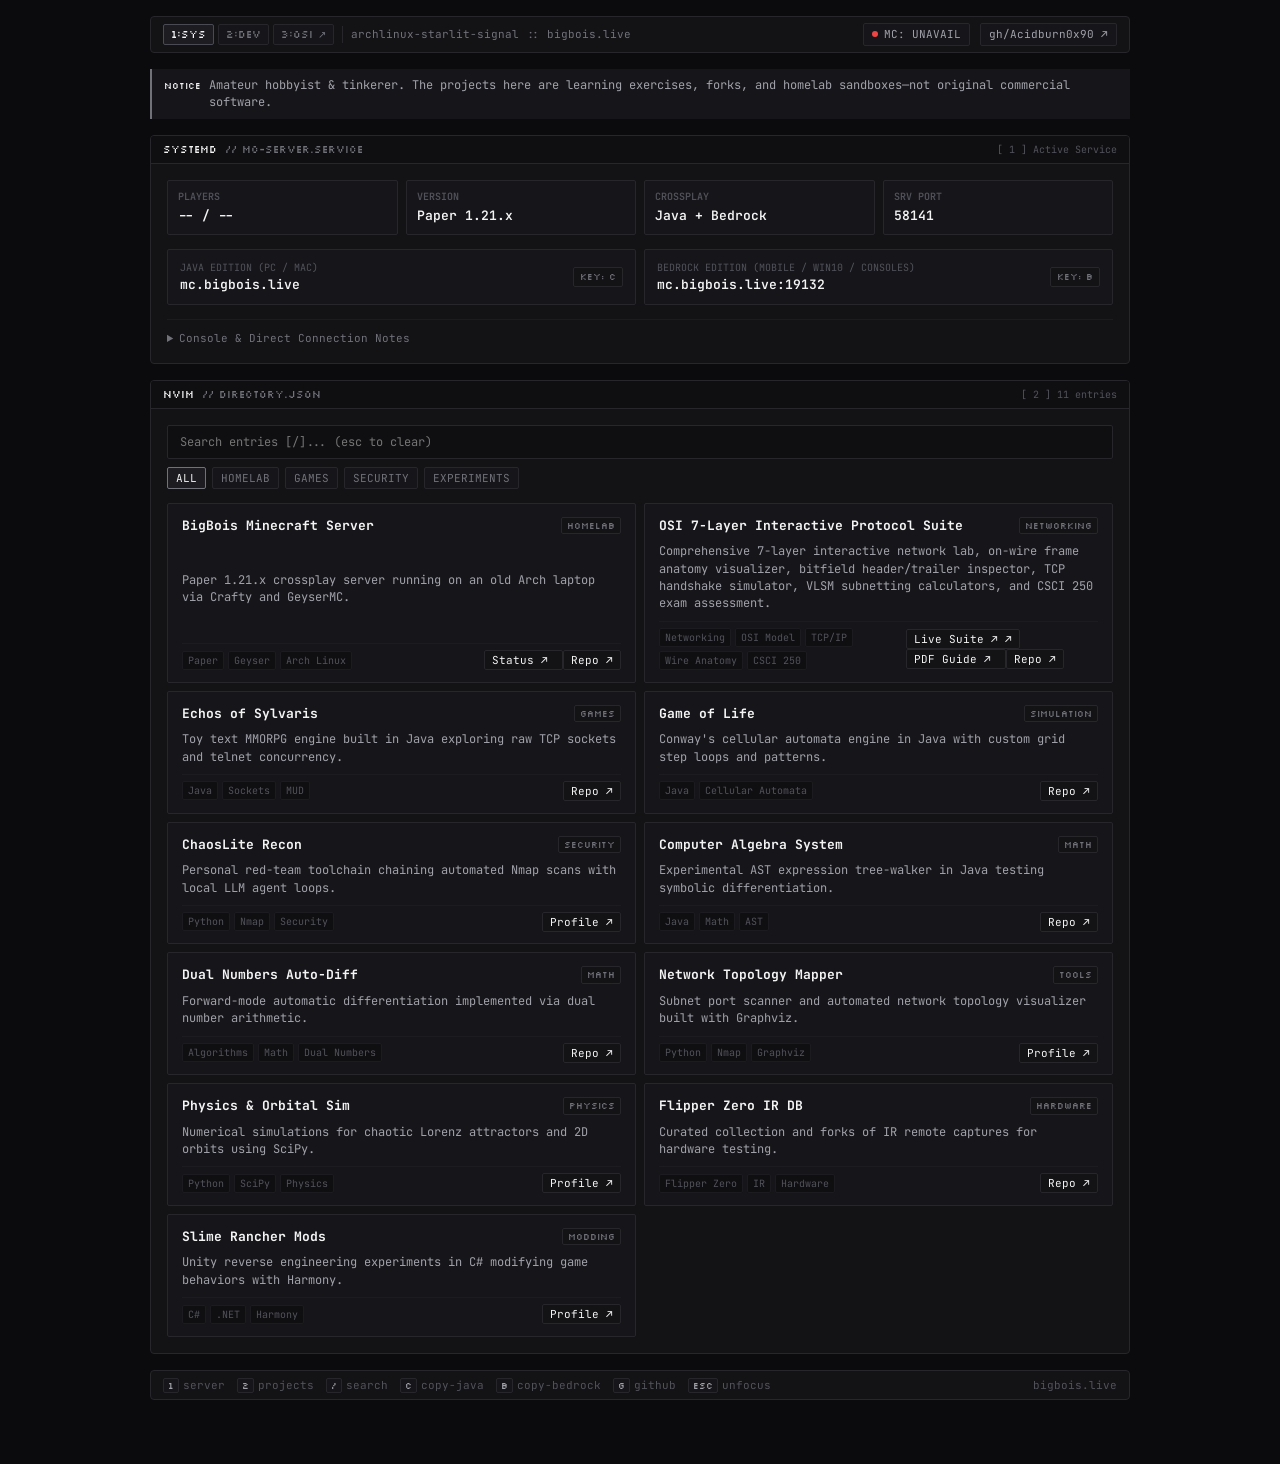
==== commit 70242b66: "fix: point Bedrock address to mc.bigbois.live" ====
--- a/index.html
+++ b/index.html
@@ -624,10 +624,10 @@
             <span id="keyJava" class="key-badge">KEY: C</span>
           </div>
 
-          <div class="endpoint-action" onclick="copyAddress('mcb.bigbois.live:19132', 'keyBedrock')" title="Copy Bedrock address [Press b]">
+          <div class="endpoint-action" onclick="copyAddress('mc.bigbois.live:19132', 'keyBedrock')" title="Copy Bedrock address [Press b]">
             <div>
               <span class="endpoint-name">Bedrock Edition (Mobile / Win10 / Consoles)</span>
-              <span class="endpoint-value">mcb.bigbois.live:19132</span>
+              <span class="endpoint-value">mc.bigbois.live:19132</span>
             </div>
             <span id="keyBedrock" class="key-badge">KEY: B</span>
           </div>
@@ -638,7 +638,7 @@
           <summary>Console & Direct Connection Notes</summary>
           <ul>
             <li><strong>Java:</strong> Multiplayer → Add Server → <code>mc.bigbois.live</code> (SRV record routes to port 58141).</li>
-            <li><strong>Bedrock:</strong> Play → Servers → Add Server → Address: <code>mcb.bigbois.live</code> | Port: <code>19132</code>.</li>
+            <li><strong>Bedrock:</strong> Play → Servers → Add Server → Address: <code>mc.bigbois.live</code> | Port: <code>19132</code>.</li>
             <li><strong>Consoles:</strong> Use <em>BedrockTogether</em> mobile companion app on local Wi-Fi to join third-party servers.</li>
           </ul>
         </details>
@@ -810,7 +810,7 @@
         } else if (e.key === 'c') {
           copyAddress('mc.bigbois.live', 'keyJava');
         } else if (e.key === 'b') {
-          copyAddress('mcb.bigbois.live:19132', 'keyBedrock');
+          copyAddress('mc.bigbois.live:19132', 'keyBedrock');
         } else if (e.key === 'g') {
           window.open('https://github.com/Acidburn0x90', '_blank', 'noopener,noreferrer');
         }
@@ -829,7 +829,7 @@
         let data = res.ok ? await res.json() : null;
 
         if (!data || !data.online) {
-          const bRes = await fetch('https://api.mcstatus.io/v2/status/bedrock/mcb.bigbois.live:19132');
+          const bRes = await fetch('https://api.mcstatus.io/v2/status/bedrock/mc.bigbois.live:19132');
           if (bRes.ok) {
             const bData = await bRes.json();
             if (bData.online) data = bData;
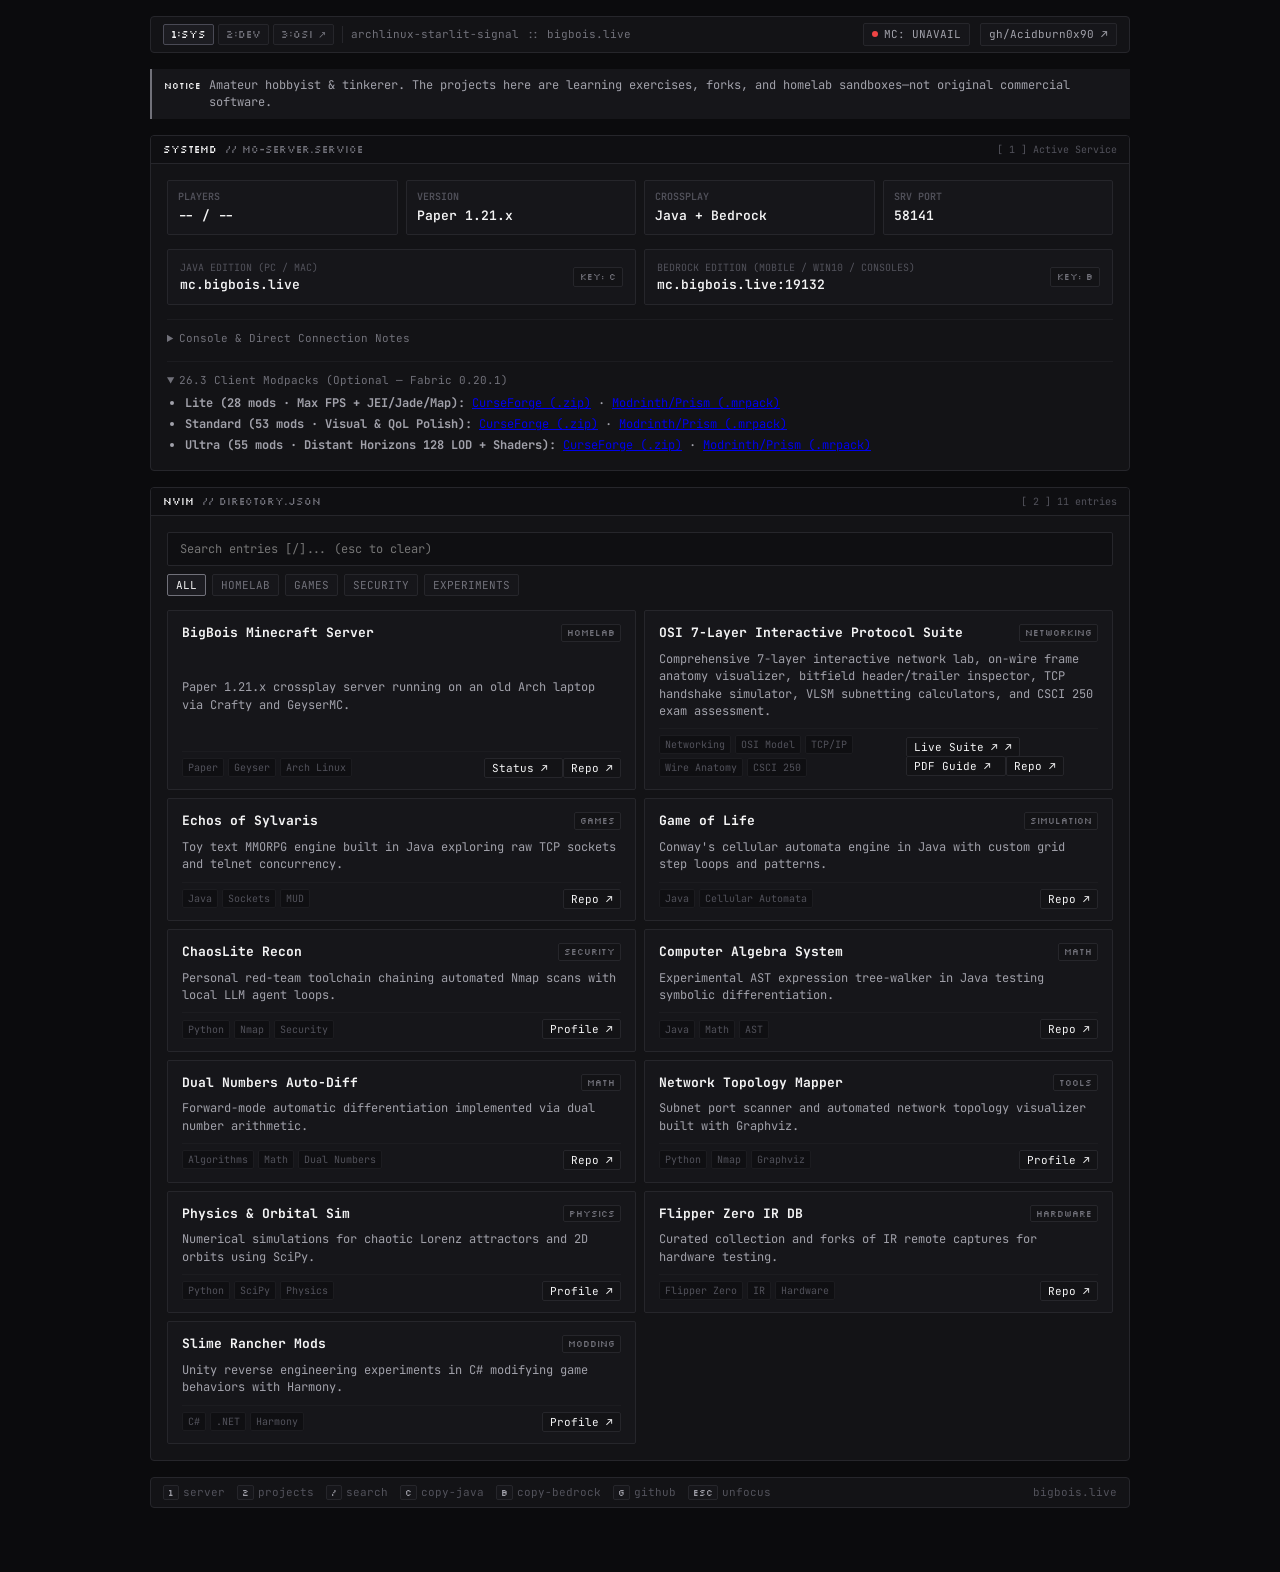
==== commit 9d1d61ee: "feat: add 26.3 client modpack download links" ====
--- a/index.html
+++ b/index.html
@@ -640,6 +640,15 @@
             <li><strong>Java:</strong> Multiplayer → Add Server → <code>mc.bigbois.live</code> (SRV record routes to port 58141).</li>
             <li><strong>Bedrock:</strong> Play → Servers → Add Server → Address: <code>mc.bigbois.live</code> | Port: <code>19132</code>.</li>
             <li><strong>Consoles:</strong> Use <em>BedrockTogether</em> mobile companion app on local Wi-Fi to join third-party servers.</li>
+          </ul>
+        </details>
+
+        <details class="wm-accordion" open>
+          <summary>26.3 Client Modpacks (Optional — Fabric 0.20.1)</summary>
+          <ul>
+            <li><strong>Lite (28 mods · Max FPS + JEI/Jade/Map):</strong> <a href="https://github.com/Acidburn0x90/bigbois-mc-server/releases/latest/download/bigbois-lite-26.3.zip">CurseForge (.zip)</a> · <a href="https://github.com/Acidburn0x90/bigbois-mc-server/releases/latest/download/bigbois-lite-26.3.mrpack">Modrinth/Prism (.mrpack)</a></li>
+            <li><strong>Standard (53 mods · Visual &amp; QoL Polish):</strong> <a href="https://github.com/Acidburn0x90/bigbois-mc-server/releases/latest/download/bigbois-standard-26.3.zip">CurseForge (.zip)</a> · <a href="https://github.com/Acidburn0x90/bigbois-mc-server/releases/latest/download/bigbois-standard-26.3.mrpack">Modrinth/Prism (.mrpack)</a></li>
+            <li><strong>Ultra (55 mods · Distant Horizons 128 LOD + Shaders):</strong> <a href="https://github.com/Acidburn0x90/bigbois-mc-server/releases/latest/download/bigbois-ultra-dh-shaders-26.3.zip">CurseForge (.zip)</a> · <a href="https://github.com/Acidburn0x90/bigbois-mc-server/releases/latest/download/bigbois-ultra-dh-shaders-26.3.mrpack">Modrinth/Prism (.mrpack)</a></li>
           </ul>
         </details>
       </div>
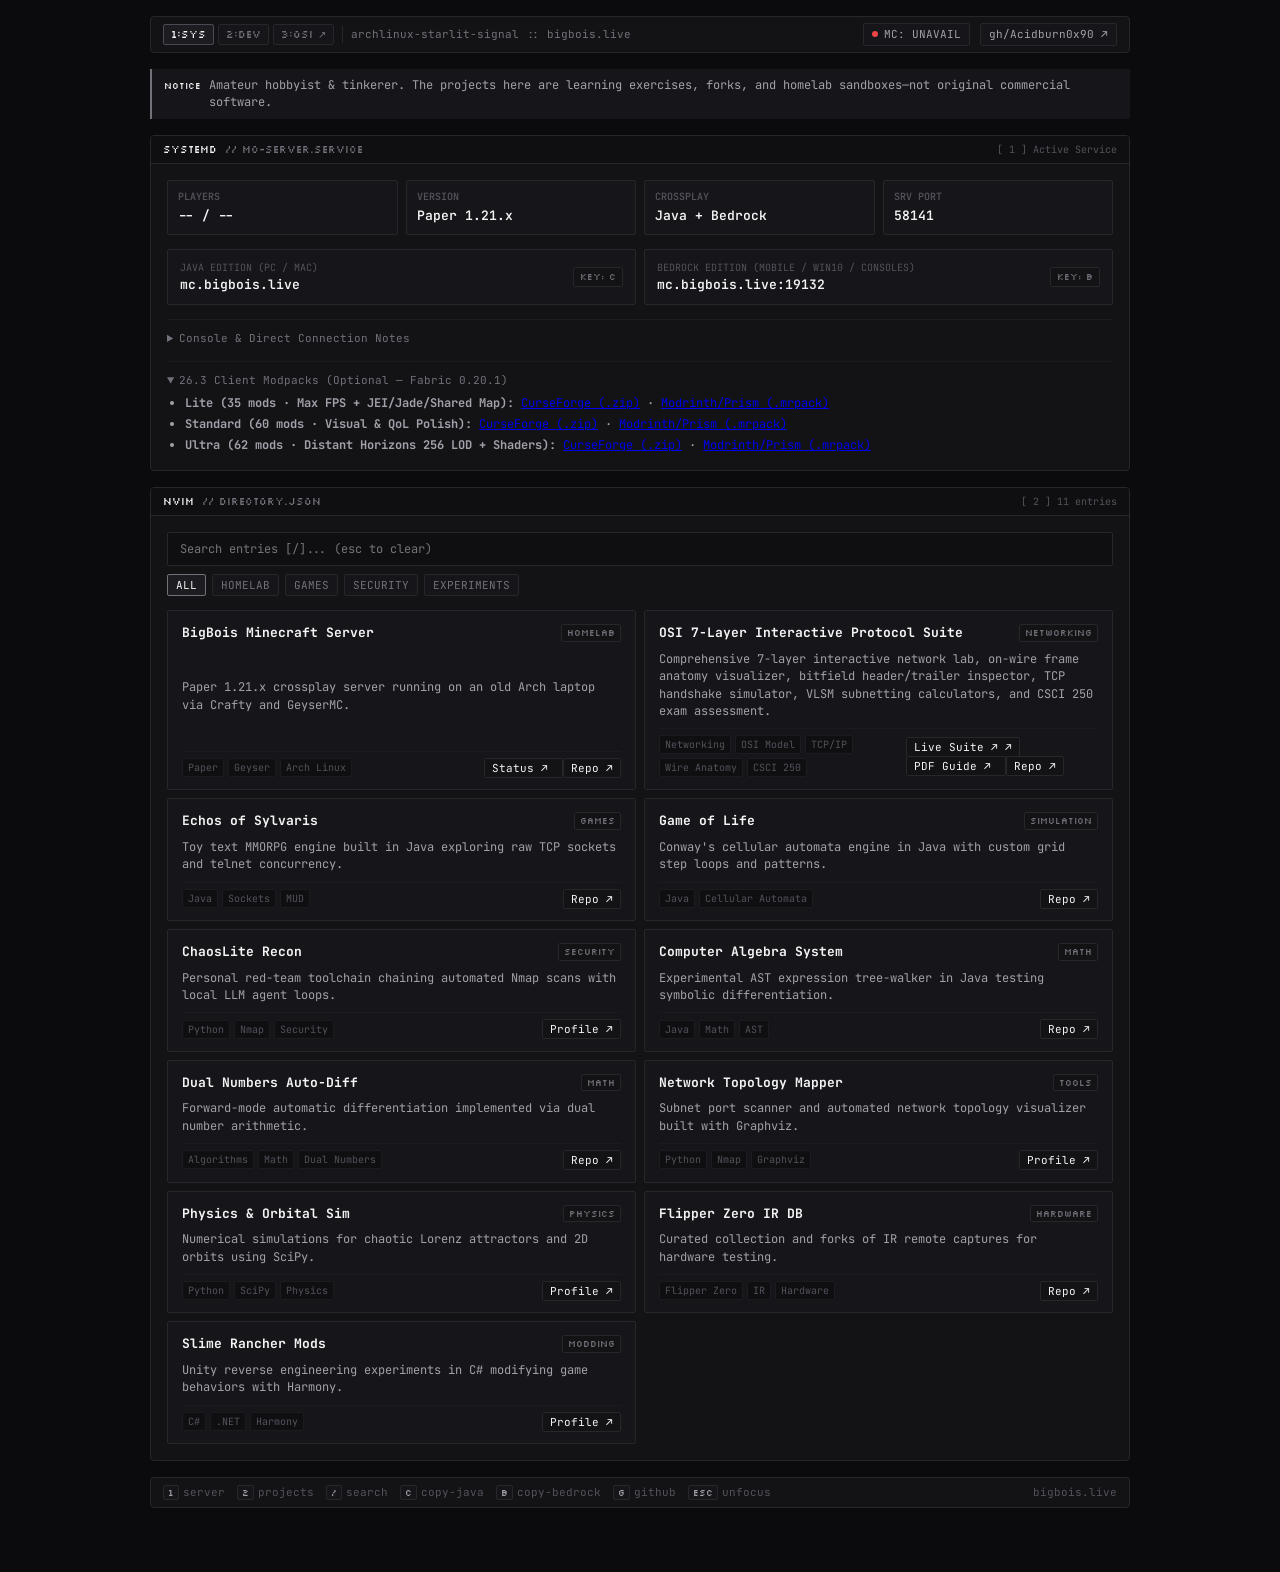
==== commit 4103b5b5: "docs: update modpack counts and 256 LOD label for v26.3-1.0.4" ====
--- a/index.html
+++ b/index.html
@@ -646,9 +646,9 @@
         <details class="wm-accordion" open>
           <summary>26.3 Client Modpacks (Optional — Fabric 0.20.1)</summary>
           <ul>
-            <li><strong>Lite (28 mods · Max FPS + JEI/Jade/Map):</strong> <a href="https://github.com/Acidburn0x90/bigbois-mc-server/releases/latest/download/bigbois-lite-26.3.zip">CurseForge (.zip)</a> · <a href="https://github.com/Acidburn0x90/bigbois-mc-server/releases/latest/download/bigbois-lite-26.3.mrpack">Modrinth/Prism (.mrpack)</a></li>
-            <li><strong>Standard (53 mods · Visual &amp; QoL Polish):</strong> <a href="https://github.com/Acidburn0x90/bigbois-mc-server/releases/latest/download/bigbois-standard-26.3.zip">CurseForge (.zip)</a> · <a href="https://github.com/Acidburn0x90/bigbois-mc-server/releases/latest/download/bigbois-standard-26.3.mrpack">Modrinth/Prism (.mrpack)</a></li>
-            <li><strong>Ultra (55 mods · Distant Horizons 128 LOD + Shaders):</strong> <a href="https://github.com/Acidburn0x90/bigbois-mc-server/releases/latest/download/bigbois-ultra-dh-shaders-26.3.zip">CurseForge (.zip)</a> · <a href="https://github.com/Acidburn0x90/bigbois-mc-server/releases/latest/download/bigbois-ultra-dh-shaders-26.3.mrpack">Modrinth/Prism (.mrpack)</a></li>
+            <li><strong>Lite (35 mods · Max FPS + JEI/Jade/Shared Map):</strong> <a href="https://github.com/Acidburn0x90/bigbois-mc-server/releases/latest/download/bigbois-lite-26.3.zip">CurseForge (.zip)</a> · <a href="https://github.com/Acidburn0x90/bigbois-mc-server/releases/latest/download/bigbois-lite-26.3.mrpack">Modrinth/Prism (.mrpack)</a></li>
+            <li><strong>Standard (60 mods · Visual &amp; QoL Polish):</strong> <a href="https://github.com/Acidburn0x90/bigbois-mc-server/releases/latest/download/bigbois-standard-26.3.zip">CurseForge (.zip)</a> · <a href="https://github.com/Acidburn0x90/bigbois-mc-server/releases/latest/download/bigbois-standard-26.3.mrpack">Modrinth/Prism (.mrpack)</a></li>
+            <li><strong>Ultra (62 mods · Distant Horizons 256 LOD + Shaders):</strong> <a href="https://github.com/Acidburn0x90/bigbois-mc-server/releases/latest/download/bigbois-ultra-dh-shaders-26.3.zip">CurseForge (.zip)</a> · <a href="https://github.com/Acidburn0x90/bigbois-mc-server/releases/latest/download/bigbois-ultra-dh-shaders-26.3.mrpack">Modrinth/Prism (.mrpack)</a></li>
           </ul>
         </details>
       </div>
@@ -822,6 +822,9 @@
           copyAddress('mc.bigbois.live:19132', 'keyBedrock');
         } else if (e.key === 'g') {
           window.open('https://github.com/Acidburn0x90', '_blank', 'noopener,noreferrer');
+        } else if (e.key === 'V' && e.shiftKey) {
+          e.preventDefault();
+          window.location.href = 'vault/index.html';
         }
       }
     });
